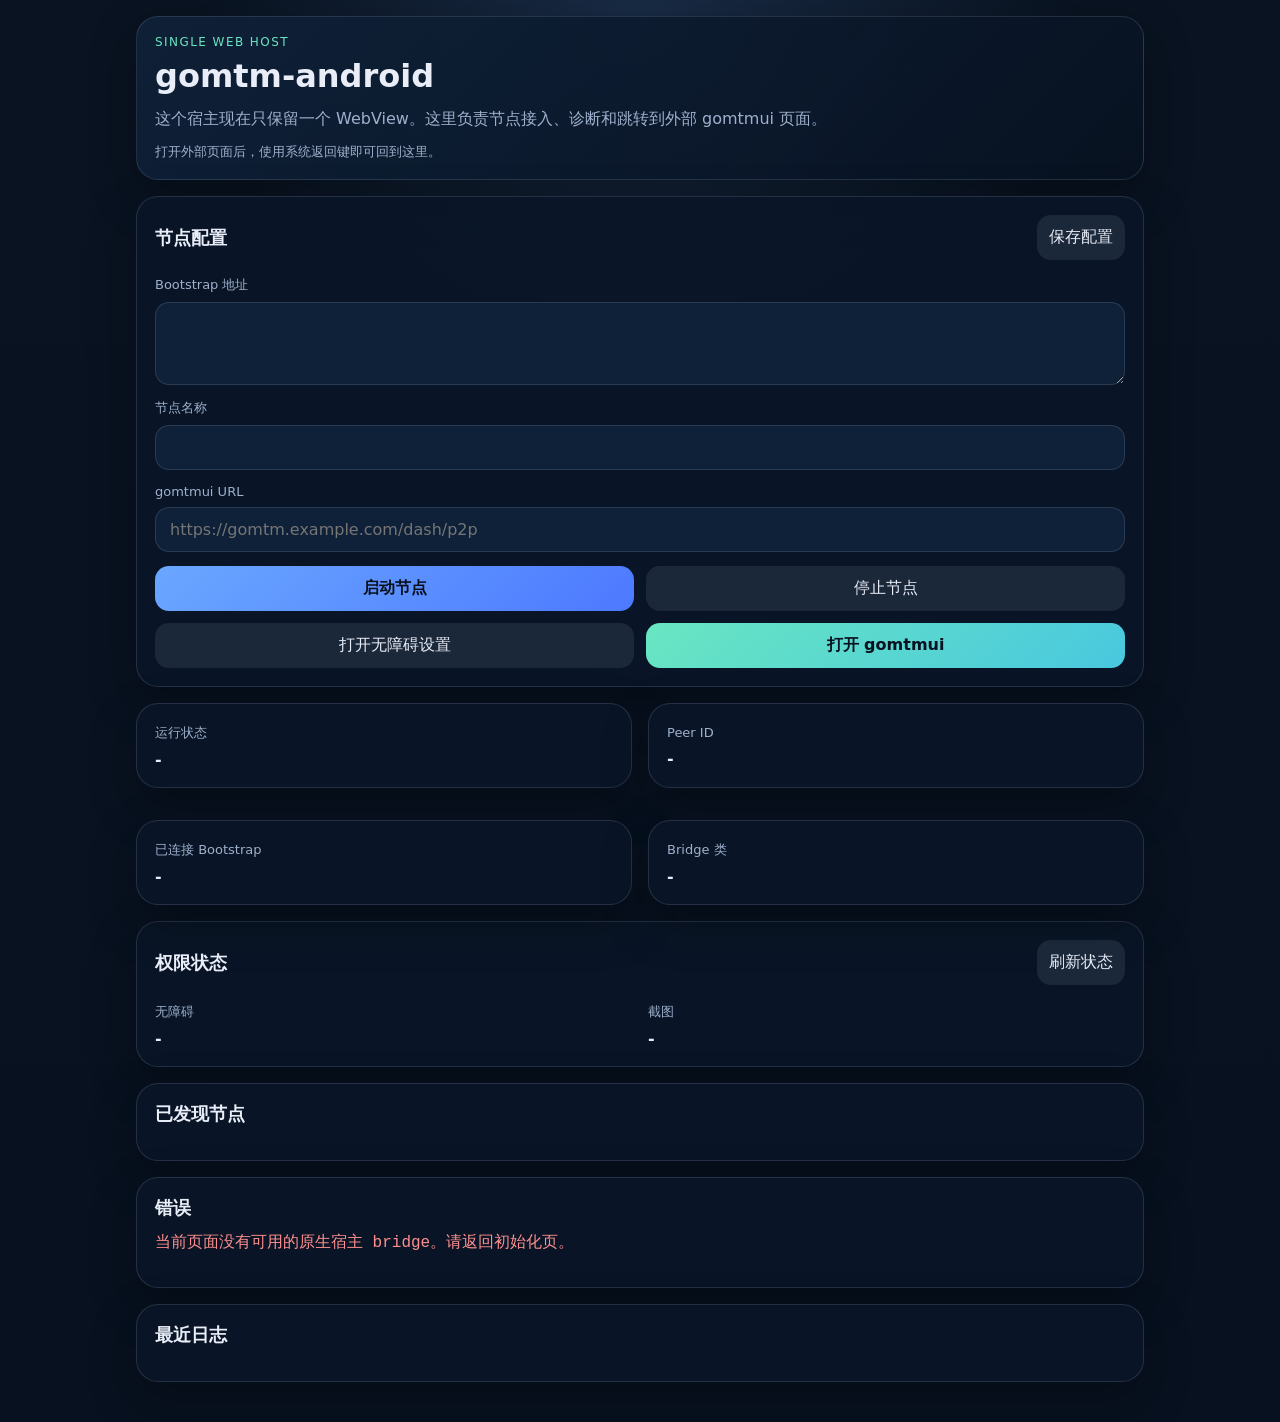
==== app/src/main/assets/bootstrap/index.html @ 63b31c46 "1" ====
<!doctype html>
<html lang="zh-CN">
<head>
  <meta charset="utf-8" />
  <meta name="viewport" content="width=device-width, initial-scale=1, viewport-fit=cover" />
  <title>gomtm-android</title>
  <link rel="stylesheet" href="./style.css" />
</head>
<body>
  <main class="page">
    <section class="hero card">
      <p class="eyebrow">Single Web Host</p>
      <h1>gomtm-android</h1>
      <p class="lead">这个宿主现在只保留一个 WebView。这里负责节点接入、诊断和跳转到外部 gomtmui 页面。</p>
      <p class="hint">打开外部页面后，使用系统返回键即可回到这里。</p>
    </section>

    <section class="card">
      <div class="section-head">
        <h2>节点配置</h2>
        <button id="saveButton" class="button ghost" type="button">保存配置</button>
      </div>

      <label class="field">
        <span>Bootstrap 地址</span>
        <textarea id="bootstrapInput" rows="3" spellcheck="false"></textarea>
      </label>

      <label class="field">
        <span>节点名称</span>
        <input id="nodeNameInput" type="text" spellcheck="false" />
      </label>

      <label class="field">
        <span>gomtmui URL</span>
        <input id="consoleUrlInput" type="text" inputmode="url" spellcheck="false" placeholder="https://gomtm.example.com/dash/p2p" />
      </label>

      <div class="actions">
        <button id="startButton" class="button primary" type="button">启动节点</button>
        <button id="stopButton" class="button" type="button">停止节点</button>
        <button id="openAccessibilityButton" class="button" type="button">打开无障碍设置</button>
        <button id="openConsoleButton" class="button accent" type="button">打开 gomtmui</button>
      </div>
    </section>

    <section class="status-grid">
      <article class="card metric">
        <span class="label">运行状态</span>
        <strong id="stateValue">-</strong>
      </article>
      <article class="card metric">
        <span class="label">Peer ID</span>
        <strong id="peerValue">-</strong>
      </article>
      <article class="card metric">
        <span class="label">已连接 Bootstrap</span>
        <strong id="bootstrapValue">-</strong>
      </article>
      <article class="card metric">
        <span class="label">Bridge 类</span>
        <strong id="bridgeValue">-</strong>
      </article>
    </section>

    <section class="card">
      <div class="section-head">
        <h2>权限状态</h2>
        <button id="refreshButton" class="button ghost" type="button">刷新状态</button>
      </div>
      <div class="kv-list">
        <div>
          <span class="label">无障碍</span>
          <strong id="accessibilityValue">-</strong>
        </div>
        <div>
          <span class="label">截图</span>
          <strong id="screenCaptureValue">-</strong>
        </div>
      </div>
    </section>

    <section class="card">
      <h2>已发现节点</h2>
      <pre id="peersValue" class="pre"></pre>
    </section>

    <section class="card">
      <h2>错误</h2>
      <pre id="errorValue" class="pre"></pre>
    </section>

    <section class="card">
      <h2>最近日志</h2>
      <pre id="logsValue" class="pre"></pre>
    </section>
  </main>

  <script src="./app.js"></script>
</body>
</html>
---- app/src/main/assets/bootstrap/style.css ----
:root {
  color-scheme: dark;
  --bg: #07111f;
  --panel: rgba(10, 22, 40, 0.92);
  --panel-strong: #0f2138;
  --text: #e8edf7;
  --muted: #9eb0cc;
  --line: rgba(158, 176, 204, 0.18);
  --primary: #6aa7ff;
  --accent: #69e6c1;
  --danger: #ff8f8f;
  --shadow: 0 18px 48px rgba(0, 0, 0, 0.28);
  font-family: Inter, system-ui, -apple-system, BlinkMacSystemFont, "Segoe UI", sans-serif;
}

* {
  box-sizing: border-box;
}

body {
  margin: 0;
  min-height: 100vh;
  background:
    radial-gradient(circle at top, rgba(106, 167, 255, 0.16), transparent 28%),
    linear-gradient(180deg, #091321 0%, var(--bg) 100%);
  color: var(--text);
}

.page {
  width: min(1040px, 100%);
  margin: 0 auto;
  padding: max(16px, env(safe-area-inset-top)) 16px max(24px, env(safe-area-inset-bottom));
}

.card {
  background: var(--panel);
  border: 1px solid var(--line);
  border-radius: 22px;
  box-shadow: var(--shadow);
  padding: 18px;
  margin-bottom: 16px;
}

.hero {
  background: linear-gradient(135deg, rgba(15, 33, 56, 0.98), rgba(8, 18, 33, 0.92));
}

.eyebrow {
  margin: 0 0 8px;
  color: var(--accent);
  text-transform: uppercase;
  letter-spacing: 0.12em;
  font-size: 12px;
}

h1,
h2,
p {
  margin: 0;
}

h1 {
  font-size: 32px;
  margin-bottom: 12px;
}

h2 {
  font-size: 18px;
}

.lead {
  color: var(--muted);
  line-height: 1.5;
}

.hint {
  margin-top: 12px;
  color: var(--muted);
  font-size: 13px;
}

.section-head {
  display: flex;
  align-items: center;
  justify-content: space-between;
  gap: 12px;
  margin-bottom: 16px;
}

.field {
  display: flex;
  flex-direction: column;
  gap: 8px;
  margin-bottom: 14px;
}

.label,
.field span {
  color: var(--muted);
  font-size: 13px;
}

input,
textarea,
button {
  font: inherit;
}

input,
textarea {
  width: 100%;
  border: 1px solid var(--line);
  background: var(--panel-strong);
  color: var(--text);
  border-radius: 14px;
  padding: 12px 14px;
}

textarea {
  resize: vertical;
}

.actions {
  display: grid;
  grid-template-columns: repeat(2, minmax(0, 1fr));
  gap: 12px;
}

.button {
  border: 0;
  border-radius: 14px;
  padding: 12px 14px;
  color: var(--text);
  background: rgba(158, 176, 204, 0.12);
}

.button.primary {
  background: linear-gradient(135deg, var(--primary), #4d79ff);
  color: #08101a;
  font-weight: 700;
}

.button.accent {
  background: linear-gradient(135deg, var(--accent), #49c8df);
  color: #07111f;
  font-weight: 700;
}

.button.ghost {
  padding-inline: 12px;
}

.status-grid {
  display: grid;
  grid-template-columns: repeat(2, minmax(0, 1fr));
  gap: 16px;
}

.metric strong,
.kv-list strong {
  display: block;
  margin-top: 8px;
  overflow-wrap: anywhere;
}

.kv-list {
  display: grid;
  grid-template-columns: repeat(2, minmax(0, 1fr));
  gap: 16px;
}

.pre {
  margin-top: 12px;
  white-space: pre-wrap;
  word-break: break-word;
  font-family: "SFMono-Regular", Consolas, monospace;
  color: var(--text);
}

.pre.error {
  color: var(--danger);
}

@media (max-width: 720px) {
  .status-grid,
  .actions,
  .kv-list,
  .section-head {
    grid-template-columns: 1fr;
    flex-direction: column;
    align-items: stretch;
  }

  h1 {
    font-size: 28px;
  }
}
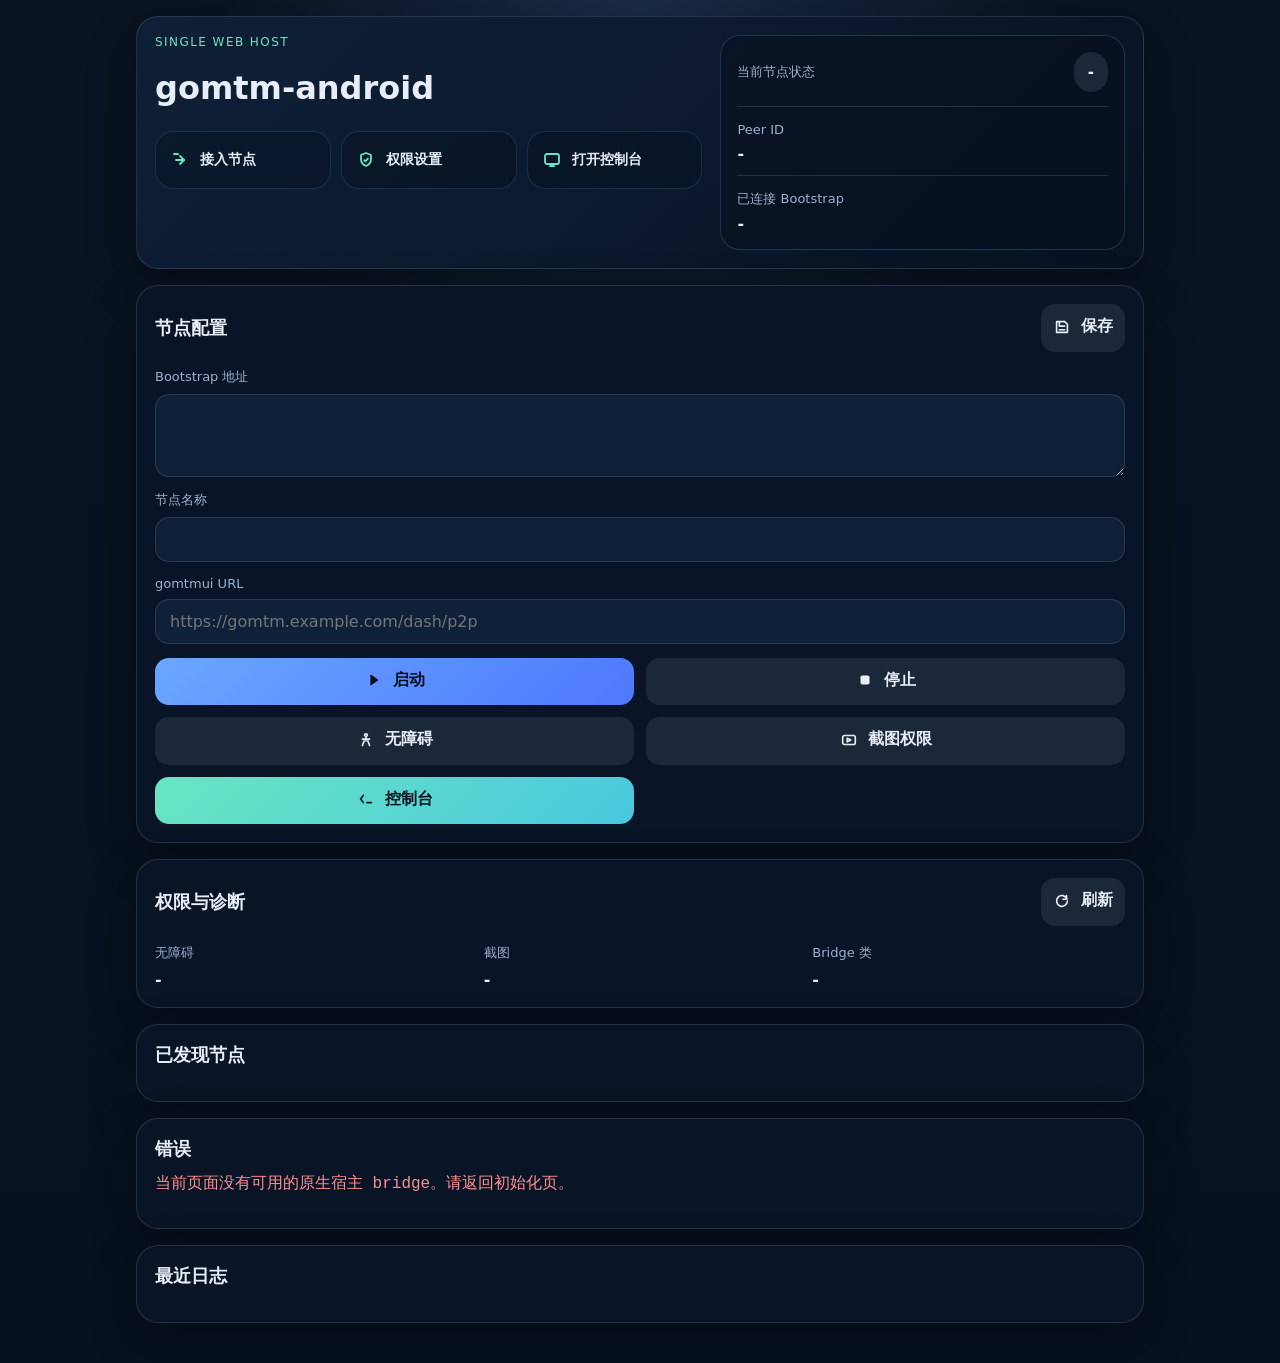
==== commit eb036411: "1" ====
--- a/app/src/main/assets/bootstrap/index.html
+++ b/app/src/main/assets/bootstrap/index.html
@@ -9,16 +9,78 @@
 <body>
   <main class="page">
     <section class="hero card">
-      <p class="eyebrow">Single Web Host</p>
-      <h1>gomtm-android</h1>
-      <p class="lead">这个宿主现在只保留一个 WebView。这里负责节点接入、诊断和跳转到外部 gomtmui 页面。</p>
-      <p class="hint">打开外部页面后，使用系统返回键即可回到这里。</p>
+      <div class="hero-layout">
+        <div class="hero-copy">
+          <p class="eyebrow">Single Web Host</p>
+          <h1>gomtm-android</h1>
+          <div class="hero-points" aria-label="宿主页功能">
+            <div class="hero-point">
+              <span class="hero-point-icon" aria-hidden="true">
+                <svg viewBox="0 0 20 20" fill="none" stroke="currentColor" stroke-width="1.8" stroke-linecap="round" stroke-linejoin="round">
+                  <path d="M6 10h8" />
+                  <path d="M10 6l4 4-4 4" />
+                  <path d="M4 4h4" />
+                </svg>
+              </span>
+              <span>接入节点</span>
+            </div>
+            <div class="hero-point">
+              <span class="hero-point-icon" aria-hidden="true">
+                <svg viewBox="0 0 20 20" fill="none" stroke="currentColor" stroke-width="1.8" stroke-linecap="round" stroke-linejoin="round">
+                  <path d="M10 3l5 2v4c0 3.6-2.2 5.9-5 7-2.8-1.1-5-3.4-5-7V5l5-2z" />
+                  <path d="M8.2 10.2l1.2 1.2 2.5-2.7" />
+                </svg>
+              </span>
+              <span>权限设置</span>
+            </div>
+            <div class="hero-point">
+              <span class="hero-point-icon" aria-hidden="true">
+                <svg viewBox="0 0 20 20" fill="none" stroke="currentColor" stroke-width="1.8" stroke-linecap="round" stroke-linejoin="round">
+                  <rect x="3" y="4" width="14" height="10" rx="2" />
+                  <path d="M8 16h4" />
+                  <path d="M10 14v2" />
+                </svg>
+              </span>
+              <span>打开控制台</span>
+            </div>
+          </div>
+        </div>
+
+        <div class="hero-status" aria-label="节点状态摘要">
+          <div class="hero-status-head">
+            <span class="label">当前节点状态</span>
+            <strong id="stateValue" class="status-pill" data-state-tone="neutral">-</strong>
+          </div>
+
+          <div class="hero-status-list">
+            <div class="hero-status-row">
+              <span class="label">Peer ID</span>
+              <strong id="peerValue">-</strong>
+            </div>
+            <div class="hero-status-row">
+              <span class="label">已连接 Bootstrap</span>
+              <strong id="bootstrapValue">-</strong>
+            </div>
+          </div>
+        </div>
+      </div>
     </section>
 
     <section class="card">
       <div class="section-head">
         <h2>节点配置</h2>
-        <button id="saveButton" class="button ghost" type="button">保存配置</button>
+        <button id="saveButton" class="button ghost" type="button">
+          <span class="button-inner">
+            <span class="button-icon" aria-hidden="true">
+              <svg viewBox="0 0 20 20" fill="none" stroke="currentColor" stroke-width="1.8" stroke-linecap="round" stroke-linejoin="round">
+                <path d="M4 4h9l3 3v9H4z" />
+                <path d="M7 4v5h6" />
+                <path d="M7 13h6" />
+              </svg>
+            </span>
+            <span class="button-text">保存</span>
+          </span>
+        </button>
       </div>
 
       <label class="field">
@@ -37,38 +99,81 @@
       </label>
 
       <div class="actions">
-        <button id="startButton" class="button primary" type="button">启动节点</button>
-        <button id="stopButton" class="button" type="button">停止节点</button>
-        <button id="openAccessibilityButton" class="button" type="button">打开无障碍设置</button>
-        <button id="openConsoleButton" class="button accent" type="button">打开 gomtmui</button>
-      </div>
-    </section>
-
-    <section class="status-grid">
-      <article class="card metric">
-        <span class="label">运行状态</span>
-        <strong id="stateValue">-</strong>
-      </article>
-      <article class="card metric">
-        <span class="label">Peer ID</span>
-        <strong id="peerValue">-</strong>
-      </article>
-      <article class="card metric">
-        <span class="label">已连接 Bootstrap</span>
-        <strong id="bootstrapValue">-</strong>
-      </article>
-      <article class="card metric">
-        <span class="label">Bridge 类</span>
-        <strong id="bridgeValue">-</strong>
-      </article>
+        <button id="startButton" class="button primary" type="button">
+          <span class="button-inner">
+            <span class="button-icon" aria-hidden="true">
+              <svg viewBox="0 0 20 20" fill="currentColor">
+                <path d="M6 4.8v10.4c0 .5.5.8.9.6l7.5-5.2c.4-.3.4-.9 0-1.2L6.9 4.2c-.4-.2-.9.1-.9.6z" />
+              </svg>
+            </span>
+            <span class="button-text">启动</span>
+          </span>
+        </button>
+        <button id="stopButton" class="button" type="button">
+          <span class="button-inner">
+            <span class="button-icon" aria-hidden="true">
+              <svg viewBox="0 0 20 20" fill="currentColor">
+                <rect x="5" y="5" width="10" height="10" rx="2" />
+              </svg>
+            </span>
+            <span class="button-text">停止</span>
+          </span>
+        </button>
+        <button id="openAccessibilityButton" class="button" type="button">
+          <span class="button-inner">
+            <span class="button-icon" aria-hidden="true">
+              <svg viewBox="0 0 20 20" fill="none" stroke="currentColor" stroke-width="1.8" stroke-linecap="round" stroke-linejoin="round">
+                <circle cx="10" cy="4.5" r="1.5" />
+                <path d="M10 7v4" />
+                <path d="M6 9h8" />
+                <path d="M8 11l-2 5" />
+                <path d="M12 11l2 5" />
+              </svg>
+            </span>
+            <span class="button-text">无障碍</span>
+          </span>
+        </button>
+        <button id="requestScreenCaptureButton" class="button" type="button">
+          <span class="button-inner">
+            <span class="button-icon" aria-hidden="true">
+              <svg viewBox="0 0 20 20" fill="none" stroke="currentColor" stroke-width="1.8" stroke-linecap="round" stroke-linejoin="round">
+                <rect x="3" y="5" width="14" height="10" rx="2" />
+                <path d="M8 8l4 2-4 2z" />
+              </svg>
+            </span>
+            <span class="button-text">截图权限</span>
+          </span>
+        </button>
+        <button id="openConsoleButton" class="button accent" type="button">
+          <span class="button-inner">
+            <span class="button-icon" aria-hidden="true">
+              <svg viewBox="0 0 20 20" fill="none" stroke="currentColor" stroke-width="1.8" stroke-linecap="round" stroke-linejoin="round">
+                <path d="M7 6l-3 4 3 4" />
+                <path d="M11 14h5" />
+              </svg>
+            </span>
+            <span class="button-text">控制台</span>
+          </span>
+        </button>
+      </div>
     </section>
 
     <section class="card">
       <div class="section-head">
-        <h2>权限状态</h2>
-        <button id="refreshButton" class="button ghost" type="button">刷新状态</button>
-      </div>
-      <div class="kv-list">
+        <h2>权限与诊断</h2>
+        <button id="refreshButton" class="button ghost" type="button">
+          <span class="button-inner">
+            <span class="button-icon" aria-hidden="true">
+              <svg viewBox="0 0 20 20" fill="none" stroke="currentColor" stroke-width="1.8" stroke-linecap="round" stroke-linejoin="round">
+                <path d="M15.5 7.5A6 6 0 1 0 16 10" />
+                <path d="M15 4v4h-4" />
+              </svg>
+            </span>
+            <span class="button-text">刷新</span>
+          </span>
+        </button>
+      </div>
+      <div class="kv-list kv-list-triple">
         <div>
           <span class="label">无障碍</span>
           <strong id="accessibilityValue">-</strong>
@@ -77,6 +182,10 @@
           <span class="label">截图</span>
           <strong id="screenCaptureValue">-</strong>
         </div>
+        <div>
+          <span class="label">Bridge 类</span>
+          <strong id="bridgeValue">-</strong>
+        </div>
       </div>
     </section>
 
--- a/app/src/main/assets/bootstrap/style.css
+++ b/app/src/main/assets/bootstrap/style.css
@@ -45,6 +45,120 @@
   background: linear-gradient(135deg, rgba(15, 33, 56, 0.98), rgba(8, 18, 33, 0.92));
 }
 
+.hero-layout {
+  display: grid;
+  grid-template-columns: minmax(0, 1.15fr) minmax(300px, 0.85fr);
+  gap: 18px;
+  align-items: start;
+}
+
+.hero-copy {
+  display: flex;
+  flex-direction: column;
+  gap: 12px;
+}
+
+.hero-points {
+  display: grid;
+  grid-template-columns: repeat(3, minmax(0, 1fr));
+  gap: 10px;
+}
+
+.hero-point {
+  display: flex;
+  align-items: center;
+  gap: 10px;
+  min-height: 58px;
+  padding: 12px 14px;
+  border-radius: 18px;
+  border: 1px solid rgba(106, 167, 255, 0.16);
+  background: rgba(7, 17, 31, 0.42);
+  color: var(--text);
+  font-size: 14px;
+  font-weight: 600;
+}
+
+.hero-point-icon,
+.button-icon {
+  display: inline-flex;
+  align-items: center;
+  justify-content: center;
+  flex-shrink: 0;
+}
+
+.hero-point-icon {
+  width: 20px;
+  height: 20px;
+  color: var(--accent);
+}
+
+.hero-point-icon svg,
+.button-icon svg {
+  width: 100%;
+  height: 100%;
+}
+
+.hero-status {
+  border: 1px solid rgba(106, 167, 255, 0.22);
+  border-radius: 20px;
+  background: rgba(7, 17, 31, 0.58);
+  padding: 16px;
+}
+
+.hero-status-head {
+  display: flex;
+  align-items: center;
+  justify-content: space-between;
+  gap: 12px;
+}
+
+.hero-status-list {
+  display: grid;
+  gap: 12px;
+  margin-top: 14px;
+}
+
+.hero-status-row {
+  padding-top: 12px;
+  border-top: 1px solid var(--line);
+}
+
+.hero-status-row strong {
+  display: block;
+  margin-top: 6px;
+  overflow-wrap: anywhere;
+}
+
+.status-pill {
+  display: inline-flex;
+  align-items: center;
+  justify-content: center;
+  min-height: 40px;
+  padding: 8px 14px;
+  border-radius: 999px;
+  background: rgba(158, 176, 204, 0.14);
+  color: var(--text);
+  font-size: 15px;
+  font-weight: 700;
+  line-height: 1.1;
+  text-align: center;
+}
+
+.status-pill[data-state-tone="connected"] {
+  background: rgba(105, 230, 193, 0.18);
+  color: var(--accent);
+}
+
+.status-pill[data-state-tone="starting"] {
+  background: rgba(106, 167, 255, 0.18);
+  color: var(--primary);
+}
+
+.status-pill[data-state-tone="error"] {
+  background: rgba(255, 143, 143, 0.18);
+  color: var(--danger);
+}
+
 .eyebrow {
   margin: 0 0 8px;
   color: var(--accent);
@@ -68,17 +182,6 @@
   font-size: 18px;
 }
 
-.lead {
-  color: var(--muted);
-  line-height: 1.5;
-}
-
-.hint {
-  margin-top: 12px;
-  color: var(--muted);
-  font-size: 13px;
-}
-
 .section-head {
   display: flex;
   align-items: center;
@@ -134,6 +237,23 @@
   background: rgba(158, 176, 204, 0.12);
 }
 
+.button-inner {
+  display: inline-flex;
+  align-items: center;
+  justify-content: center;
+  gap: 10px;
+  width: 100%;
+}
+
+.button-icon {
+  width: 18px;
+  height: 18px;
+}
+
+.button-text {
+  font-weight: 600;
+}
+
 .button.primary {
   background: linear-gradient(135deg, var(--primary), #4d79ff);
   color: #08101a;
@@ -148,12 +268,6 @@
 
 .button.ghost {
   padding-inline: 12px;
-}
-
-.status-grid {
-  display: grid;
-  grid-template-columns: repeat(2, minmax(0, 1fr));
-  gap: 16px;
 }
 
 .metric strong,
@@ -169,6 +283,10 @@
   gap: 16px;
 }
 
+.kv-list-triple {
+  grid-template-columns: repeat(3, minmax(0, 1fr));
+}
+
 .pre {
   margin-top: 12px;
   white-space: pre-wrap;
@@ -182,7 +300,8 @@
 }
 
 @media (max-width: 720px) {
-  .status-grid,
+  .hero-layout,
+  .hero-points,
   .actions,
   .kv-list,
   .section-head {
@@ -191,6 +310,19 @@
     align-items: stretch;
   }
 
+  .hero-status {
+    padding: 14px;
+  }
+
+  .hero-status-head {
+    flex-direction: column;
+    align-items: flex-start;
+  }
+
+  .hero-point {
+    min-height: 0;
+  }
+
   h1 {
     font-size: 28px;
   }
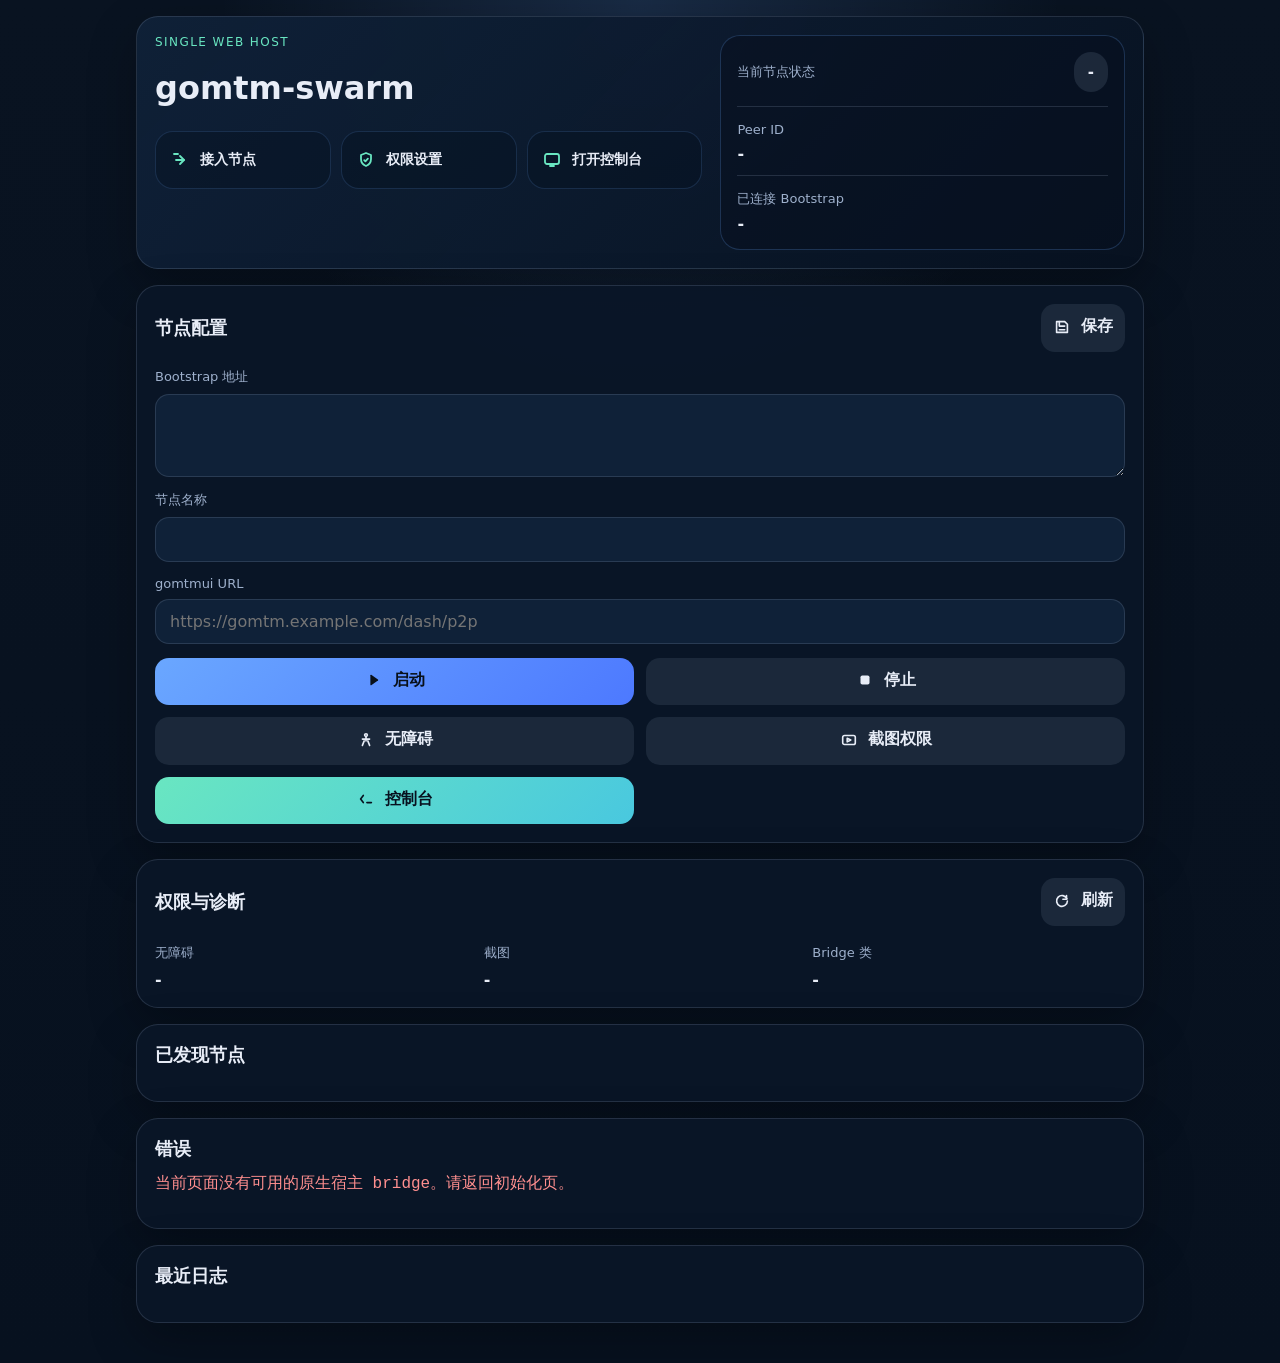
==== commit 311c6bca: "refactor: rename public app release to gomtm-swarm" ====
--- a/app/src/main/assets/bootstrap/index.html
+++ b/app/src/main/assets/bootstrap/index.html
@@ -3,7 +3,7 @@
 <head>
   <meta charset="utf-8" />
   <meta name="viewport" content="width=device-width, initial-scale=1, viewport-fit=cover" />
-  <title>gomtm-android</title>
+  <title>gomtm-swarm</title>
   <link rel="stylesheet" href="./style.css" />
 </head>
 <body>
@@ -12,7 +12,7 @@
       <div class="hero-layout">
         <div class="hero-copy">
           <p class="eyebrow">Single Web Host</p>
-          <h1>gomtm-android</h1>
+          <h1>gomtm-swarm</h1>
           <div class="hero-points" aria-label="宿主页功能">
             <div class="hero-point">
               <span class="hero-point-icon" aria-hidden="true">
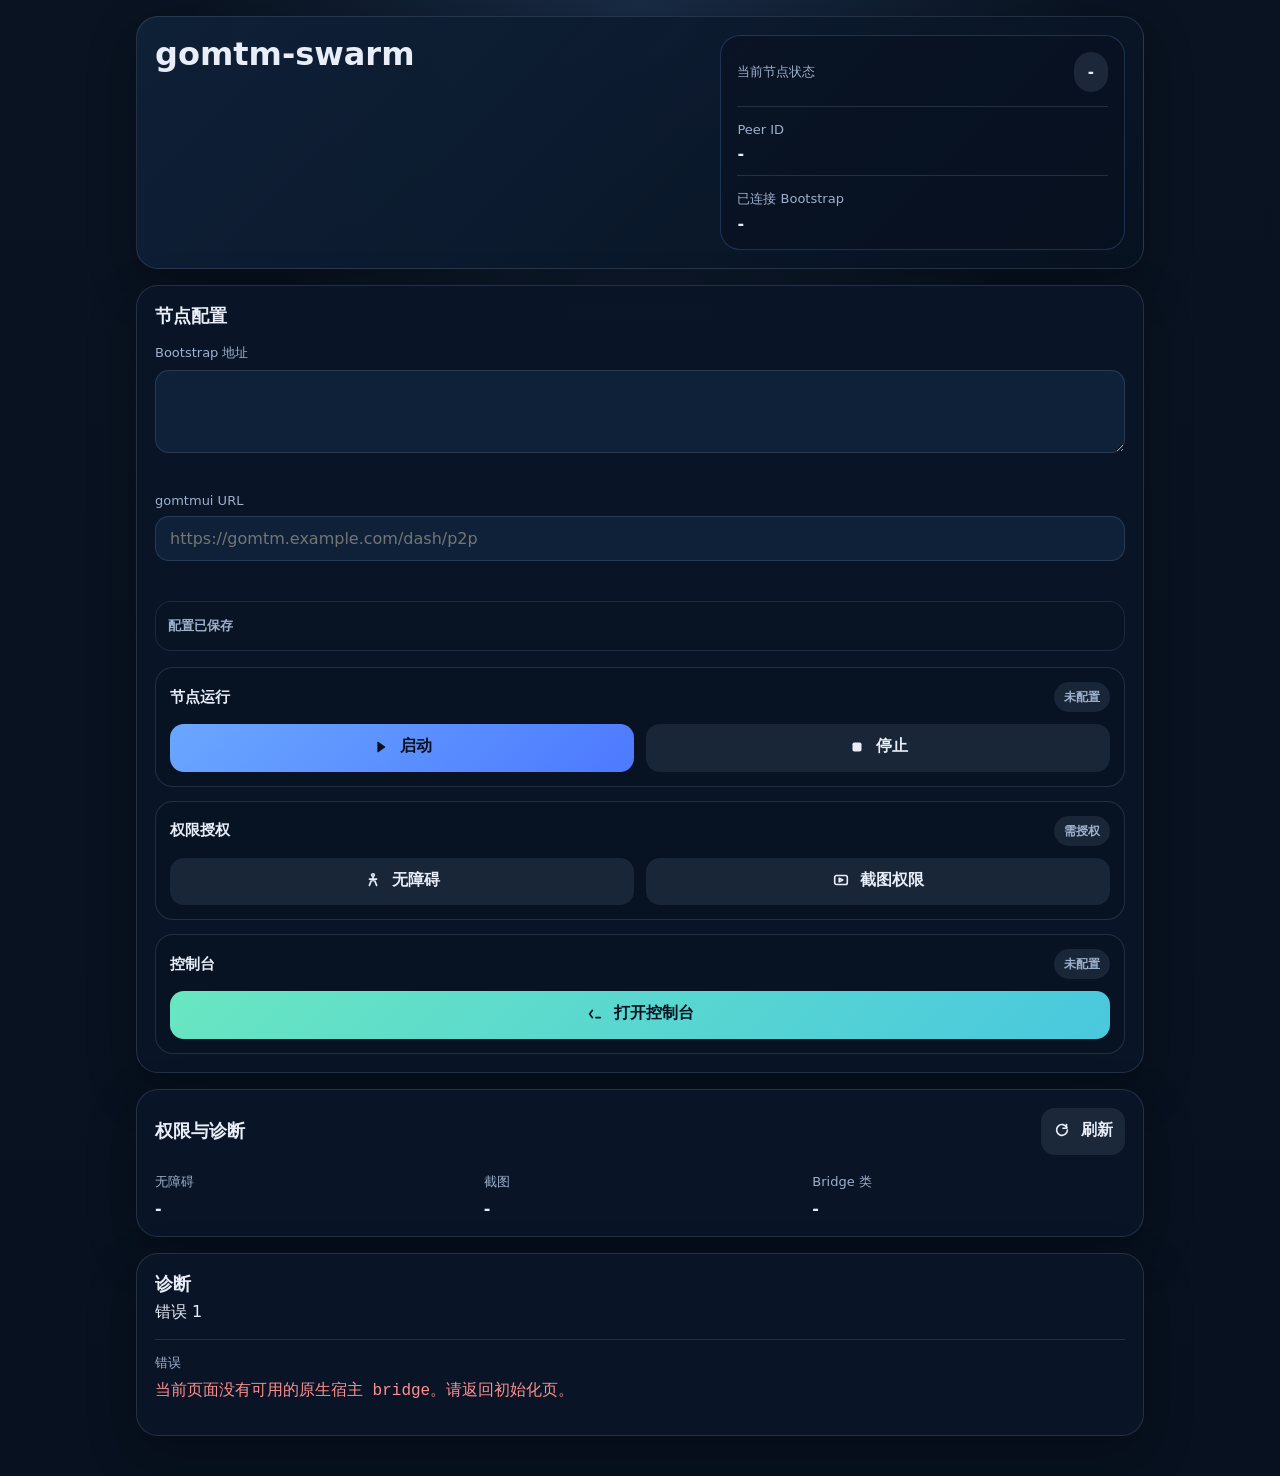
==== commit d7d5a26b: "feat: update gomtm swarm android host flow" ====
--- a/app/src/main/assets/bootstrap/index.html
+++ b/app/src/main/assets/bootstrap/index.html
@@ -11,39 +11,7 @@
     <section class="hero card">
       <div class="hero-layout">
         <div class="hero-copy">
-          <p class="eyebrow">Single Web Host</p>
           <h1>gomtm-swarm</h1>
-          <div class="hero-points" aria-label="宿主页功能">
-            <div class="hero-point">
-              <span class="hero-point-icon" aria-hidden="true">
-                <svg viewBox="0 0 20 20" fill="none" stroke="currentColor" stroke-width="1.8" stroke-linecap="round" stroke-linejoin="round">
-                  <path d="M6 10h8" />
-                  <path d="M10 6l4 4-4 4" />
-                  <path d="M4 4h4" />
-                </svg>
-              </span>
-              <span>接入节点</span>
-            </div>
-            <div class="hero-point">
-              <span class="hero-point-icon" aria-hidden="true">
-                <svg viewBox="0 0 20 20" fill="none" stroke="currentColor" stroke-width="1.8" stroke-linecap="round" stroke-linejoin="round">
-                  <path d="M10 3l5 2v4c0 3.6-2.2 5.9-5 7-2.8-1.1-5-3.4-5-7V5l5-2z" />
-                  <path d="M8.2 10.2l1.2 1.2 2.5-2.7" />
-                </svg>
-              </span>
-              <span>权限设置</span>
-            </div>
-            <div class="hero-point">
-              <span class="hero-point-icon" aria-hidden="true">
-                <svg viewBox="0 0 20 20" fill="none" stroke="currentColor" stroke-width="1.8" stroke-linecap="round" stroke-linejoin="round">
-                  <rect x="3" y="4" width="14" height="10" rx="2" />
-                  <path d="M8 16h4" />
-                  <path d="M10 14v2" />
-                </svg>
-              </span>
-              <span>打开控制台</span>
-            </div>
-          </div>
         </div>
 
         <div class="hero-status" aria-label="节点状态摘要">
@@ -69,7 +37,23 @@
     <section class="card">
       <div class="section-head">
         <h2>节点配置</h2>
-        <button id="saveButton" class="button ghost" type="button">
+      </div>
+
+      <label class="field">
+        <span>Bootstrap 地址</span>
+        <textarea id="bootstrapInput" rows="3" spellcheck="false"></textarea>
+        <p id="bootstrapValidationText" class="field-feedback" data-tone="muted"></p>
+      </label>
+
+      <label class="field">
+        <span>gomtmui URL</span>
+        <input id="consoleUrlInput" type="text" inputmode="url" spellcheck="false" placeholder="https://gomtm.example.com/dash/p2p" />
+        <p id="consoleUrlValidationText" class="field-feedback" data-tone="muted"></p>
+      </label>
+
+      <div id="configDirtyBar" class="config-dirty" data-dirty="false" aria-live="polite">
+        <strong id="configDirtyText" class="config-dirty-text" data-state-tone="connected">配置已保存</strong>
+        <button id="saveButton" class="button ghost save-button" type="button" hidden>
           <span class="button-inner">
             <span class="button-icon" aria-hidden="true">
               <svg viewBox="0 0 20 20" fill="none" stroke="currentColor" stroke-width="1.8" stroke-linecap="round" stroke-linejoin="round">
@@ -78,83 +62,94 @@
                 <path d="M7 13h6" />
               </svg>
             </span>
-            <span class="button-text">保存</span>
+            <span id="saveButtonText" class="button-text">保存更改</span>
           </span>
         </button>
       </div>
 
-      <label class="field">
-        <span>Bootstrap 地址</span>
-        <textarea id="bootstrapInput" rows="3" spellcheck="false"></textarea>
-      </label>
-
-      <label class="field">
-        <span>节点名称</span>
-        <input id="nodeNameInput" type="text" spellcheck="false" />
-      </label>
-
-      <label class="field">
-        <span>gomtmui URL</span>
-        <input id="consoleUrlInput" type="text" inputmode="url" spellcheck="false" placeholder="https://gomtm.example.com/dash/p2p" />
-      </label>
-
-      <div class="actions">
-        <button id="startButton" class="button primary" type="button">
-          <span class="button-inner">
-            <span class="button-icon" aria-hidden="true">
-              <svg viewBox="0 0 20 20" fill="currentColor">
-                <path d="M6 4.8v10.4c0 .5.5.8.9.6l7.5-5.2c.4-.3.4-.9 0-1.2L6.9 4.2c-.4-.2-.9.1-.9.6z" />
-              </svg>
-            </span>
-            <span class="button-text">启动</span>
-          </span>
-        </button>
-        <button id="stopButton" class="button" type="button">
-          <span class="button-inner">
-            <span class="button-icon" aria-hidden="true">
-              <svg viewBox="0 0 20 20" fill="currentColor">
-                <rect x="5" y="5" width="10" height="10" rx="2" />
-              </svg>
-            </span>
-            <span class="button-text">停止</span>
-          </span>
-        </button>
-        <button id="openAccessibilityButton" class="button" type="button">
-          <span class="button-inner">
-            <span class="button-icon" aria-hidden="true">
-              <svg viewBox="0 0 20 20" fill="none" stroke="currentColor" stroke-width="1.8" stroke-linecap="round" stroke-linejoin="round">
-                <circle cx="10" cy="4.5" r="1.5" />
-                <path d="M10 7v4" />
-                <path d="M6 9h8" />
-                <path d="M8 11l-2 5" />
-                <path d="M12 11l2 5" />
-              </svg>
-            </span>
-            <span class="button-text">无障碍</span>
-          </span>
-        </button>
-        <button id="requestScreenCaptureButton" class="button" type="button">
-          <span class="button-inner">
-            <span class="button-icon" aria-hidden="true">
-              <svg viewBox="0 0 20 20" fill="none" stroke="currentColor" stroke-width="1.8" stroke-linecap="round" stroke-linejoin="round">
-                <rect x="3" y="5" width="14" height="10" rx="2" />
-                <path d="M8 8l4 2-4 2z" />
-              </svg>
-            </span>
-            <span class="button-text">截图权限</span>
-          </span>
-        </button>
-        <button id="openConsoleButton" class="button accent" type="button">
-          <span class="button-inner">
-            <span class="button-icon" aria-hidden="true">
-              <svg viewBox="0 0 20 20" fill="none" stroke="currentColor" stroke-width="1.8" stroke-linecap="round" stroke-linejoin="round">
-                <path d="M7 6l-3 4 3 4" />
-                <path d="M11 14h5" />
-              </svg>
-            </span>
-            <span class="button-text">控制台</span>
-          </span>
-        </button>
+      <div class="action-groups">
+        <section id="runtimeActionGroup" class="action-group" aria-labelledby="runtimeActionGroupTitle">
+          <div class="action-group-head">
+            <h3 id="runtimeActionGroupTitle">节点运行</h3>
+            <strong id="runtimeActionStatus" class="action-status" data-state-tone="neutral">未配置</strong>
+          </div>
+          <div class="actions action-buttons">
+            <button id="startButton" class="button primary" type="button">
+              <span class="button-inner">
+                <span class="button-icon" aria-hidden="true">
+                  <svg viewBox="0 0 20 20" fill="currentColor">
+                    <path d="M6 4.8v10.4c0 .5.5.8.9.6l7.5-5.2c.4-.3.4-.9 0-1.2L6.9 4.2c-.4-.2-.9.1-.9.6z" />
+                  </svg>
+                </span>
+                <span class="button-text">启动</span>
+              </span>
+            </button>
+            <button id="stopButton" class="button" type="button">
+              <span class="button-inner">
+                <span class="button-icon" aria-hidden="true">
+                  <svg viewBox="0 0 20 20" fill="currentColor">
+                    <rect x="5" y="5" width="10" height="10" rx="2" />
+                  </svg>
+                </span>
+                <span class="button-text">停止</span>
+              </span>
+            </button>
+          </div>
+        </section>
+
+        <section id="permissionActionGroup" class="action-group" aria-labelledby="permissionActionGroupTitle">
+          <div class="action-group-head">
+            <h3 id="permissionActionGroupTitle">权限授权</h3>
+            <strong id="permissionActionStatus" class="action-status" data-state-tone="neutral">需授权</strong>
+          </div>
+          <div class="actions action-buttons">
+            <button id="openAccessibilityButton" class="button" type="button">
+              <span class="button-inner">
+                <span class="button-icon" aria-hidden="true">
+                  <svg viewBox="0 0 20 20" fill="none" stroke="currentColor" stroke-width="1.8" stroke-linecap="round" stroke-linejoin="round">
+                    <circle cx="10" cy="4.5" r="1.5" />
+                    <path d="M10 7v4" />
+                    <path d="M6 9h8" />
+                    <path d="M8 11l-2 5" />
+                    <path d="M12 11l2 5" />
+                  </svg>
+                </span>
+                <span class="button-text">无障碍</span>
+              </span>
+            </button>
+            <button id="requestScreenCaptureButton" class="button" type="button">
+              <span class="button-inner">
+                <span class="button-icon" aria-hidden="true">
+                  <svg viewBox="0 0 20 20" fill="none" stroke="currentColor" stroke-width="1.8" stroke-linecap="round" stroke-linejoin="round">
+                    <rect x="3" y="5" width="14" height="10" rx="2" />
+                    <path d="M8 8l4 2-4 2z" />
+                  </svg>
+                </span>
+                <span class="button-text">截图权限</span>
+              </span>
+            </button>
+          </div>
+        </section>
+
+        <section id="consoleActionGroup" class="action-group" aria-labelledby="consoleActionGroupTitle">
+          <div class="action-group-head">
+            <h3 id="consoleActionGroupTitle">控制台</h3>
+            <strong id="consoleActionStatus" class="action-status" data-state-tone="neutral">未配置</strong>
+          </div>
+          <div class="actions action-buttons action-buttons-single">
+            <button id="openConsoleButton" class="button accent" type="button">
+              <span class="button-inner">
+                <span class="button-icon" aria-hidden="true">
+                  <svg viewBox="0 0 20 20" fill="none" stroke="currentColor" stroke-width="1.8" stroke-linecap="round" stroke-linejoin="round">
+                    <path d="M7 6l-3 4 3 4" />
+                    <path d="M11 14h5" />
+                  </svg>
+                </span>
+                <span class="button-text">打开控制台</span>
+              </span>
+            </button>
+          </div>
+        </section>
       </div>
     </section>
 
@@ -189,19 +184,30 @@
       </div>
     </section>
 
-    <section class="card">
-      <h2>已发现节点</h2>
-      <pre id="peersValue" class="pre"></pre>
-    </section>
-
-    <section class="card">
-      <h2>错误</h2>
-      <pre id="errorValue" class="pre"></pre>
-    </section>
-
-    <section class="card">
-      <h2>最近日志</h2>
-      <pre id="logsValue" class="pre"></pre>
+    <section id="diagnosticsCard" class="card diagnostics-card" data-empty="true">
+      <div class="section-head diagnostics-head">
+        <div>
+          <h2>诊断</h2>
+          <p id="diagnosticsSummaryText" class="section-copy diagnostics-summary">当前还没有新的节点、错误或运行日志。</p>
+        </div>
+      </div>
+
+      <div id="diagnosticsBody" class="diagnostics-body" hidden>
+        <section id="diagnosticsPeersSection" class="diagnostic-section" hidden>
+          <p class="label">已发现节点</p>
+          <pre id="peersValue" class="pre"></pre>
+        </section>
+
+        <section id="diagnosticsErrorSection" class="diagnostic-section" hidden>
+          <p class="label">错误</p>
+          <pre id="errorValue" class="pre"></pre>
+        </section>
+
+        <section id="diagnosticsLogsSection" class="diagnostic-section" hidden>
+          <p class="label">最近日志</p>
+          <pre id="logsValue" class="pre"></pre>
+        </section>
+      </div>
     </section>
   </main>
 
--- a/app/src/main/assets/bootstrap/style.css
+++ b/app/src/main/assets/bootstrap/style.css
@@ -55,30 +55,9 @@
 .hero-copy {
   display: flex;
   flex-direction: column;
-  gap: 12px;
-}
-
-.hero-points {
-  display: grid;
-  grid-template-columns: repeat(3, minmax(0, 1fr));
-  gap: 10px;
-}
-
-.hero-point {
-  display: flex;
-  align-items: center;
-  gap: 10px;
-  min-height: 58px;
-  padding: 12px 14px;
-  border-radius: 18px;
-  border: 1px solid rgba(106, 167, 255, 0.16);
-  background: rgba(7, 17, 31, 0.42);
-  color: var(--text);
-  font-size: 14px;
-  font-weight: 600;
-}
-
-.hero-point-icon,
+  justify-content: center;
+}
+
 .button-icon {
   display: inline-flex;
   align-items: center;
@@ -86,13 +65,6 @@
   flex-shrink: 0;
 }
 
-.hero-point-icon {
-  width: 20px;
-  height: 20px;
-  color: var(--accent);
-}
-
-.hero-point-icon svg,
 .button-icon svg {
   width: 100%;
   height: 100%;
@@ -159,14 +131,6 @@
   color: var(--danger);
 }
 
-.eyebrow {
-  margin: 0 0 8px;
-  color: var(--accent);
-  text-transform: uppercase;
-  letter-spacing: 0.12em;
-  font-size: 12px;
-}
-
 h1,
 h2,
 p {
@@ -175,7 +139,7 @@
 
 h1 {
   font-size: 32px;
-  margin-bottom: 12px;
+  margin-bottom: 0;
 }
 
 h2 {
@@ -195,6 +159,66 @@
   flex-direction: column;
   gap: 8px;
   margin-bottom: 14px;
+}
+
+.field-feedback {
+  margin: 0;
+  min-height: 18px;
+  color: var(--muted);
+  font-size: 12px;
+  line-height: 1.5;
+  overflow-wrap: anywhere;
+}
+
+.field-feedback[data-tone="connected"] {
+  color: var(--accent);
+}
+
+.field-feedback[data-tone="error"] {
+  color: var(--danger);
+}
+
+.config-dirty {
+  display: flex;
+  align-items: center;
+  justify-content: space-between;
+  gap: 12px;
+  margin-bottom: 16px;
+  padding: 10px 12px;
+  border: 1px solid rgba(158, 176, 204, 0.14);
+  border-radius: 16px;
+  background: rgba(7, 17, 31, 0.22);
+}
+
+.config-dirty[data-dirty="true"] {
+  border-color: rgba(106, 167, 255, 0.28);
+  background: rgba(106, 167, 255, 0.08);
+}
+
+.config-dirty[data-dirty="invalid"] {
+  border-color: rgba(255, 143, 143, 0.3);
+  background: rgba(255, 143, 143, 0.08);
+}
+
+.config-dirty-text {
+  display: inline-flex;
+  align-items: center;
+  min-height: 28px;
+  color: var(--muted);
+  font-size: 13px;
+  font-weight: 700;
+}
+
+.config-dirty-text[data-state-tone="connected"] {
+  color: var(--muted);
+}
+
+.config-dirty-text[data-state-tone="starting"] {
+  color: var(--primary);
+}
+
+.config-dirty-text[data-state-tone="error"] {
+  color: var(--danger);
 }
 
 .label,
@@ -229,12 +253,75 @@
   gap: 12px;
 }
 
+.action-groups {
+  display: grid;
+  gap: 14px;
+}
+
+.action-group {
+  border: 1px solid var(--line);
+  border-radius: 18px;
+  background: rgba(7, 17, 31, 0.34);
+  padding: 14px;
+}
+
+.action-group-head {
+  display: flex;
+  align-items: center;
+  justify-content: space-between;
+  gap: 12px;
+  margin-bottom: 12px;
+}
+
+.action-group-head h3 {
+  margin: 0;
+  font-size: 15px;
+}
+
+.action-status {
+  display: inline-flex;
+  align-items: center;
+  justify-content: center;
+  min-height: 30px;
+  padding: 4px 10px;
+  border-radius: 999px;
+  background: rgba(158, 176, 204, 0.12);
+  color: var(--muted);
+  font-size: 12px;
+  font-weight: 700;
+  line-height: 1;
+}
+
+.action-status[data-state-tone="connected"] {
+  background: rgba(105, 230, 193, 0.18);
+  color: var(--accent);
+}
+
+.action-status[data-state-tone="starting"] {
+  background: rgba(106, 167, 255, 0.18);
+  color: var(--primary);
+}
+
+.action-status[data-state-tone="error"] {
+  background: rgba(255, 143, 143, 0.16);
+  color: var(--danger);
+}
+
+.action-buttons {
+  grid-template-columns: repeat(2, minmax(0, 1fr));
+}
+
+.action-buttons-single {
+  grid-template-columns: 1fr;
+}
+
 .button {
   border: 0;
   border-radius: 14px;
   padding: 12px 14px;
   color: var(--text);
   background: rgba(158, 176, 204, 0.12);
+  transition: background 160ms ease, color 160ms ease, opacity 160ms ease;
 }
 
 .button-inner {
@@ -268,6 +355,63 @@
 
 .button.ghost {
   padding-inline: 12px;
+}
+
+.save-button[hidden] {
+  display: none;
+}
+
+.save-button {
+  flex-shrink: 0;
+}
+
+.save-button:not([hidden]) {
+  border: 1px solid rgba(106, 167, 255, 0.24);
+  background: rgba(106, 167, 255, 0.12);
+  color: var(--primary);
+}
+
+.diagnostics-card[data-empty="true"] .diagnostics-head {
+  margin-bottom: 0;
+}
+
+.diagnostics-summary {
+  margin-top: 6px;
+  margin-bottom: 0;
+}
+
+.diagnostics-body {
+  display: grid;
+  gap: 14px;
+}
+
+.diagnostic-section {
+  padding-top: 14px;
+  border-top: 1px solid var(--line);
+}
+
+.diagnostic-section .pre {
+  margin-top: 8px;
+}
+
+.button[data-availability="secondary"]:not(:disabled) {
+  background: rgba(158, 176, 204, 0.08);
+  color: var(--muted);
+  border: 1px solid rgba(158, 176, 204, 0.18);
+}
+
+.button:disabled {
+  cursor: not-allowed;
+  opacity: 0.46;
+  color: var(--muted);
+  background: rgba(158, 176, 204, 0.08);
+  border: 1px solid rgba(158, 176, 204, 0.12);
+}
+
+.button.primary:disabled,
+.button.accent:disabled {
+  color: var(--muted);
+  background: rgba(158, 176, 204, 0.08);
 }
 
 .metric strong,
@@ -301,10 +445,11 @@
 
 @media (max-width: 720px) {
   .hero-layout,
-  .hero-points,
   .actions,
   .kv-list,
-  .section-head {
+  .section-head,
+  .action-group-head,
+  .config-dirty {
     grid-template-columns: 1fr;
     flex-direction: column;
     align-items: stretch;
@@ -319,10 +464,6 @@
     align-items: flex-start;
   }
 
-  .hero-point {
-    min-height: 0;
-  }
-
   h1 {
     font-size: 28px;
   }
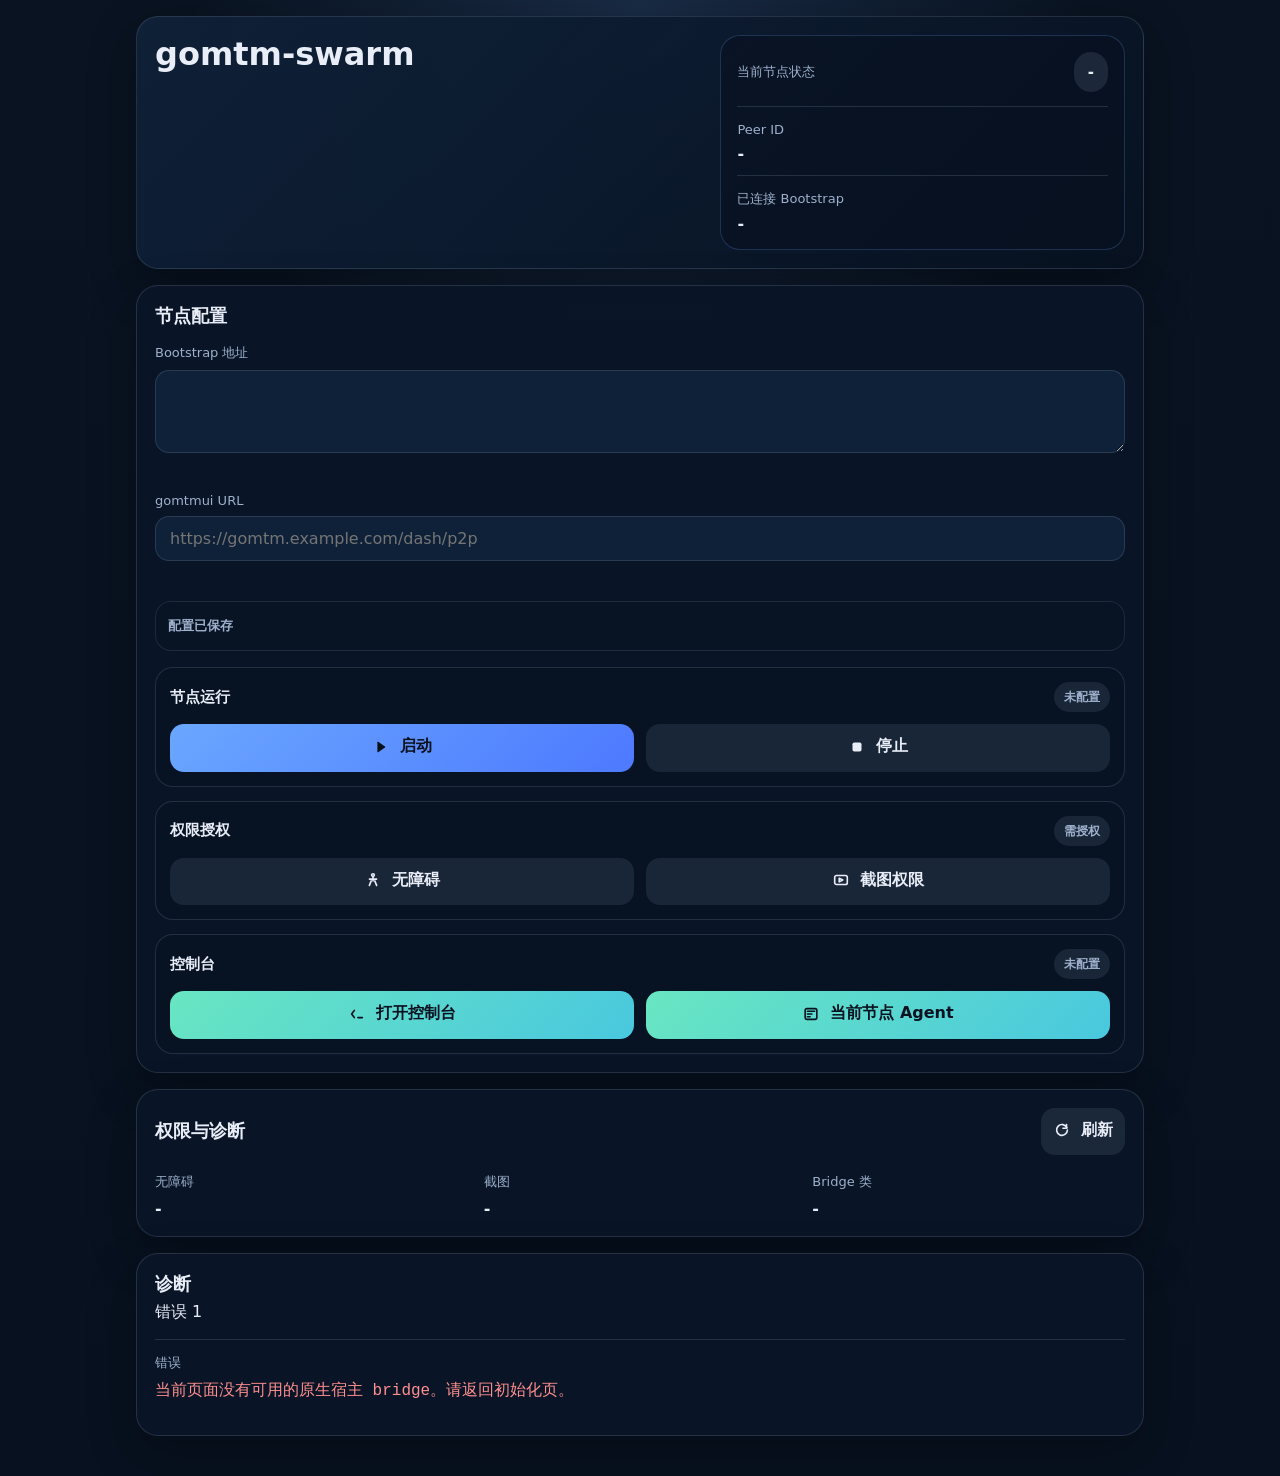
==== commit 92ac23b6: "1" ====
--- a/app/src/main/assets/bootstrap/index.html
+++ b/app/src/main/assets/bootstrap/index.html
@@ -136,7 +136,7 @@
             <h3 id="consoleActionGroupTitle">控制台</h3>
             <strong id="consoleActionStatus" class="action-status" data-state-tone="neutral">未配置</strong>
           </div>
-          <div class="actions action-buttons action-buttons-single">
+          <div class="actions action-buttons">
             <button id="openConsoleButton" class="button accent" type="button">
               <span class="button-inner">
                 <span class="button-icon" aria-hidden="true">
@@ -146,6 +146,19 @@
                   </svg>
                 </span>
                 <span class="button-text">打开控制台</span>
+              </span>
+            </button>
+            <button id="openAgentConsoleButton" class="button accent" type="button">
+              <span class="button-inner">
+                <span class="button-icon" aria-hidden="true">
+                  <svg viewBox="0 0 20 20" fill="none" stroke="currentColor" stroke-width="1.8" stroke-linecap="round" stroke-linejoin="round">
+                    <path d="M6 7h8" />
+                    <path d="M6 10h5" />
+                    <path d="M6 13h3" />
+                    <rect x="3.5" y="4" width="13" height="12" rx="2" />
+                  </svg>
+                </span>
+                <span class="button-text">当前节点 Agent</span>
               </span>
             </button>
           </div>
